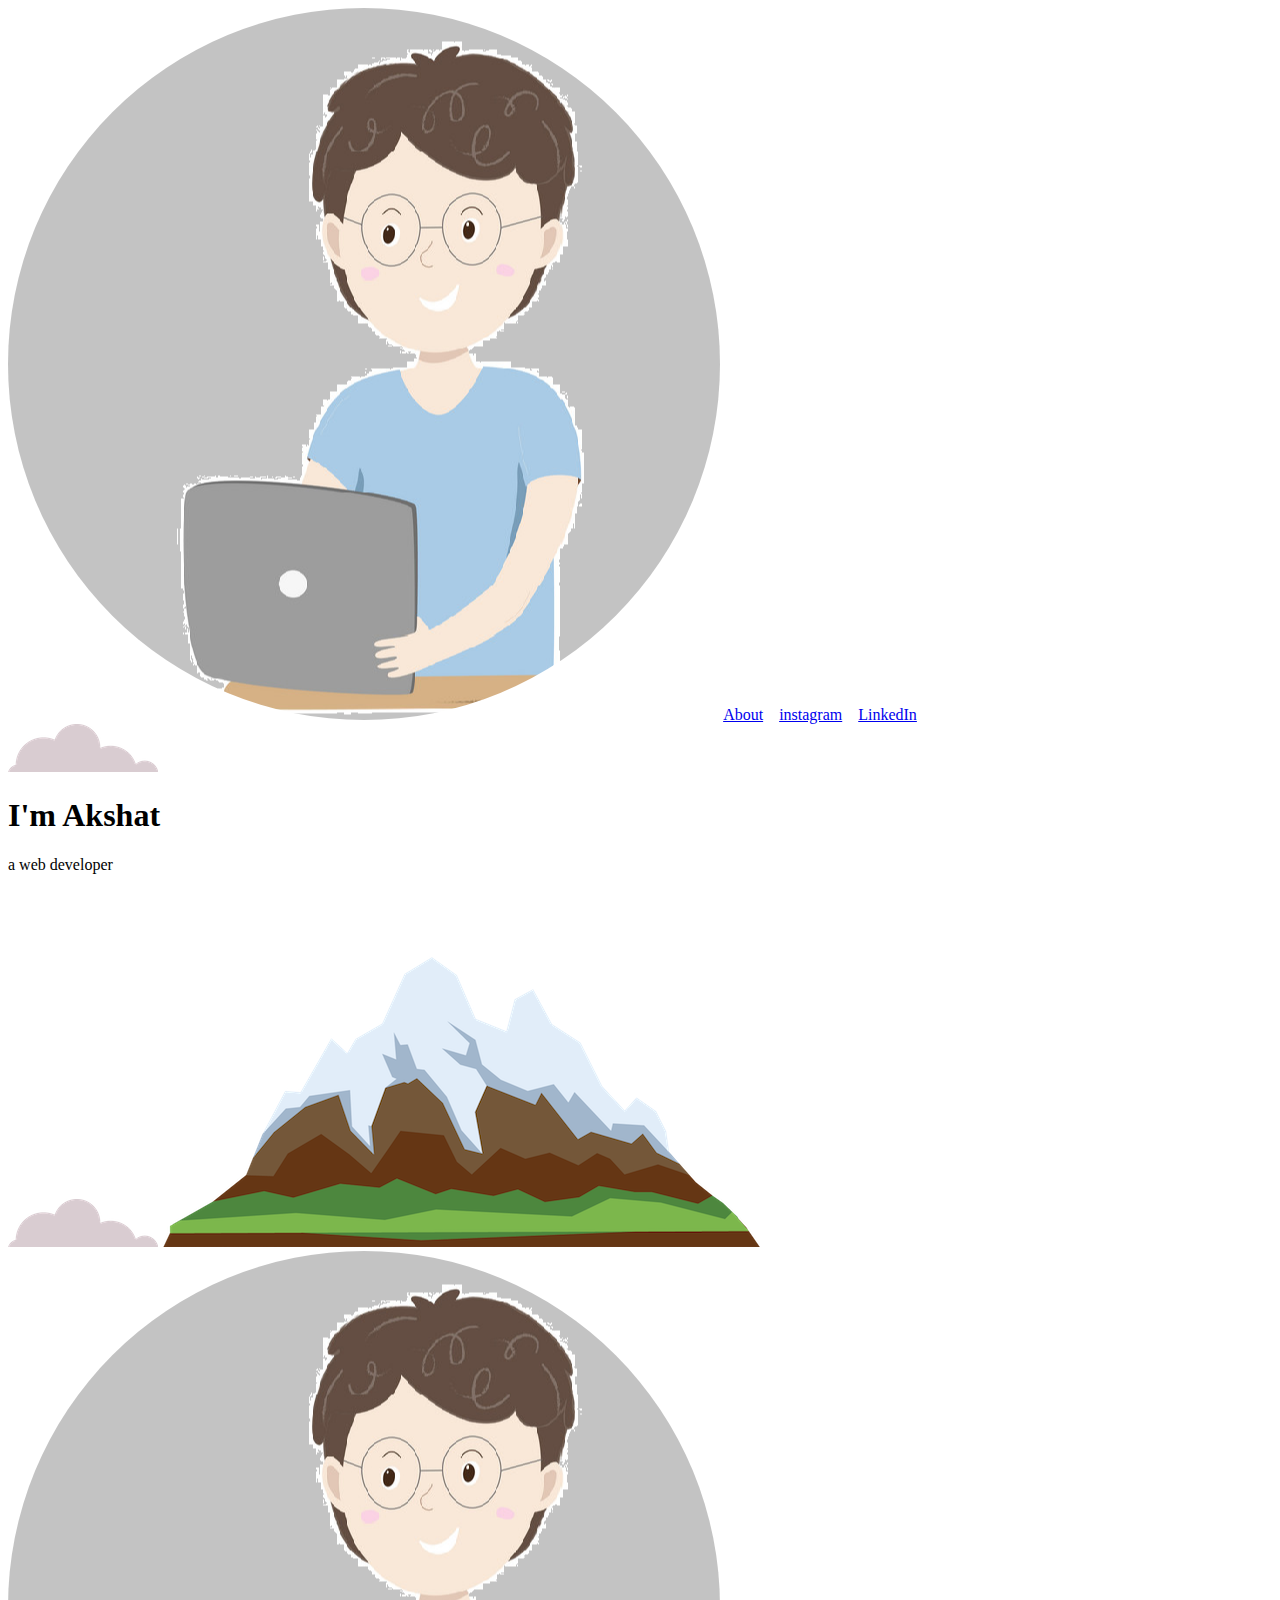
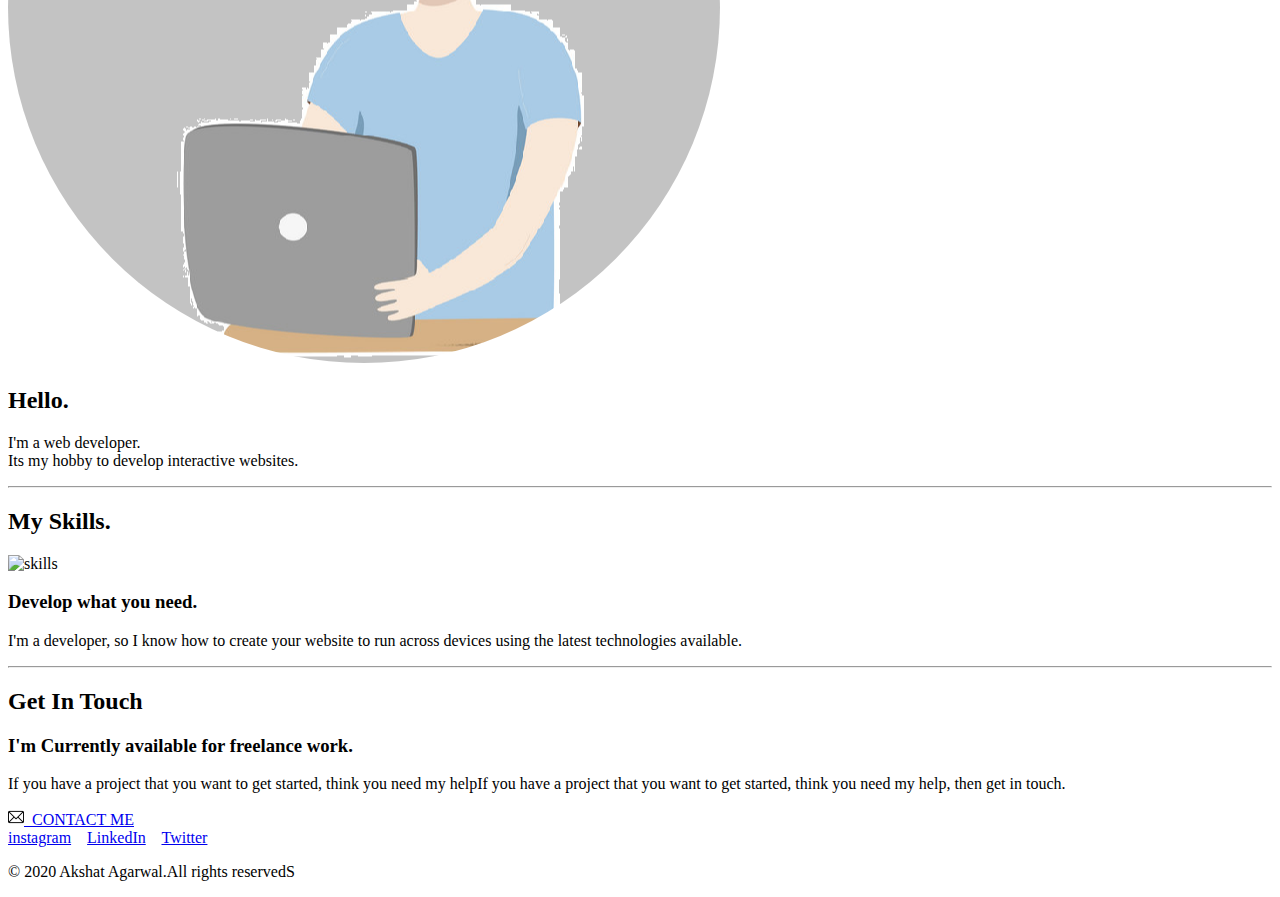
==== index.html @ 237e20f8 "Update index.html" ====
<!DOCTYPE html>
<html lang="en" dir="ltr">

<head>
  <meta charset="utf-8">
  <title>Akshat Agarwal-a web developer-About</title>
  <link rel="stylesheet" type="text/css" href="css/styles.css">
  <link href="https://fonts.googleapis.com/css2?family=Merriweather&family=Montserrat&family=Sacramento&display=swap" rel="stylesheet">
  <link rel="icon" href="images\circle.png">
</head>

<body>
  <header>
    <div class="botton-container">
      <img src="images/circle.png" alt="image" class="circle footer-link">
      <a type="button " href="new index.html" class="footer-link1">About</a>&nbsp&nbsp&nbsp
      <a class="footer-link" href="https://www.instagram.com/akshat141220">instagram</a>&nbsp&nbsp&nbsp
      <a type="button" class="footer-link" href="https://www.linkedin.com/">LinkedIn</a>&nbsp&nbsp&nbsp
    </div>
  </header>
  <div class="top-container">
    <img src="images/cloud.png" alt="cloud" class="cloud1">
    <div class="middle-para">
      <h1>I'm Akshat</h1>
      <p class="web-developer">a web developer</p>
    </div>
    <img src="images/cloud.png" alt="cloud" class="cloud2">
    <img src="images/mountain.png" alt="mountain" class="mountain">
  </div>
  <div class="middle-container">
    <div class="profile">
      <img src="images/circle.png" alt="image" class="hello-image">
      <h2 class="hi">Hello.</h2>
      <p>I'm a web developer.<br>
        Its my hobby to develop interactive websites.
      </p>
    </div>
    <hr>
    <div class="skills">
      <h2>My Skills.</h2>
      <div class="skill-row">
        <img class="gif" src="https://media.giphy.com/media/L8K62iTDkzGX6/giphy.gif" alt="skills">
        <h3>Develop what you need.</h3>
        <p>I'm a developer, so I know how to create your website to run across devices using the latest technologies available.</p>
      </div>
    </div>
    <hr>
    <div class="contact-me">
      <h2 class="hi">Get In Touch</h2>
      <h3 class="available">I'm Currently available for freelance work.</h3>
      <p class="contact">If you have a project that you want to get started, think you need my helpIf you have a project that you want to get started,
        think you need my help, then get in touch.</p>
      <a class="btn" href="contact.html"><img src="images/email.png" alt=""> &nbspCONTACT ME</a>
    </div>
  </div>
  <div class="bottom">
    <a class="footer-link" href="https://www.instagram.com/akshat141220">instagram</a>&nbsp&nbsp&nbsp
    <a type="button" class="footer-link" href="https://www.linkedin.com/">LinkedIn</a>&nbsp&nbsp&nbsp
    <a class="footer-link" href="https://twitter.com/">Twitter</a>
    <p class="bottom-para">© 2020 <span class="bottom-para">Akshat Agarwal</span>.All rights reservedS</p>
  </div>


</body>

</html>
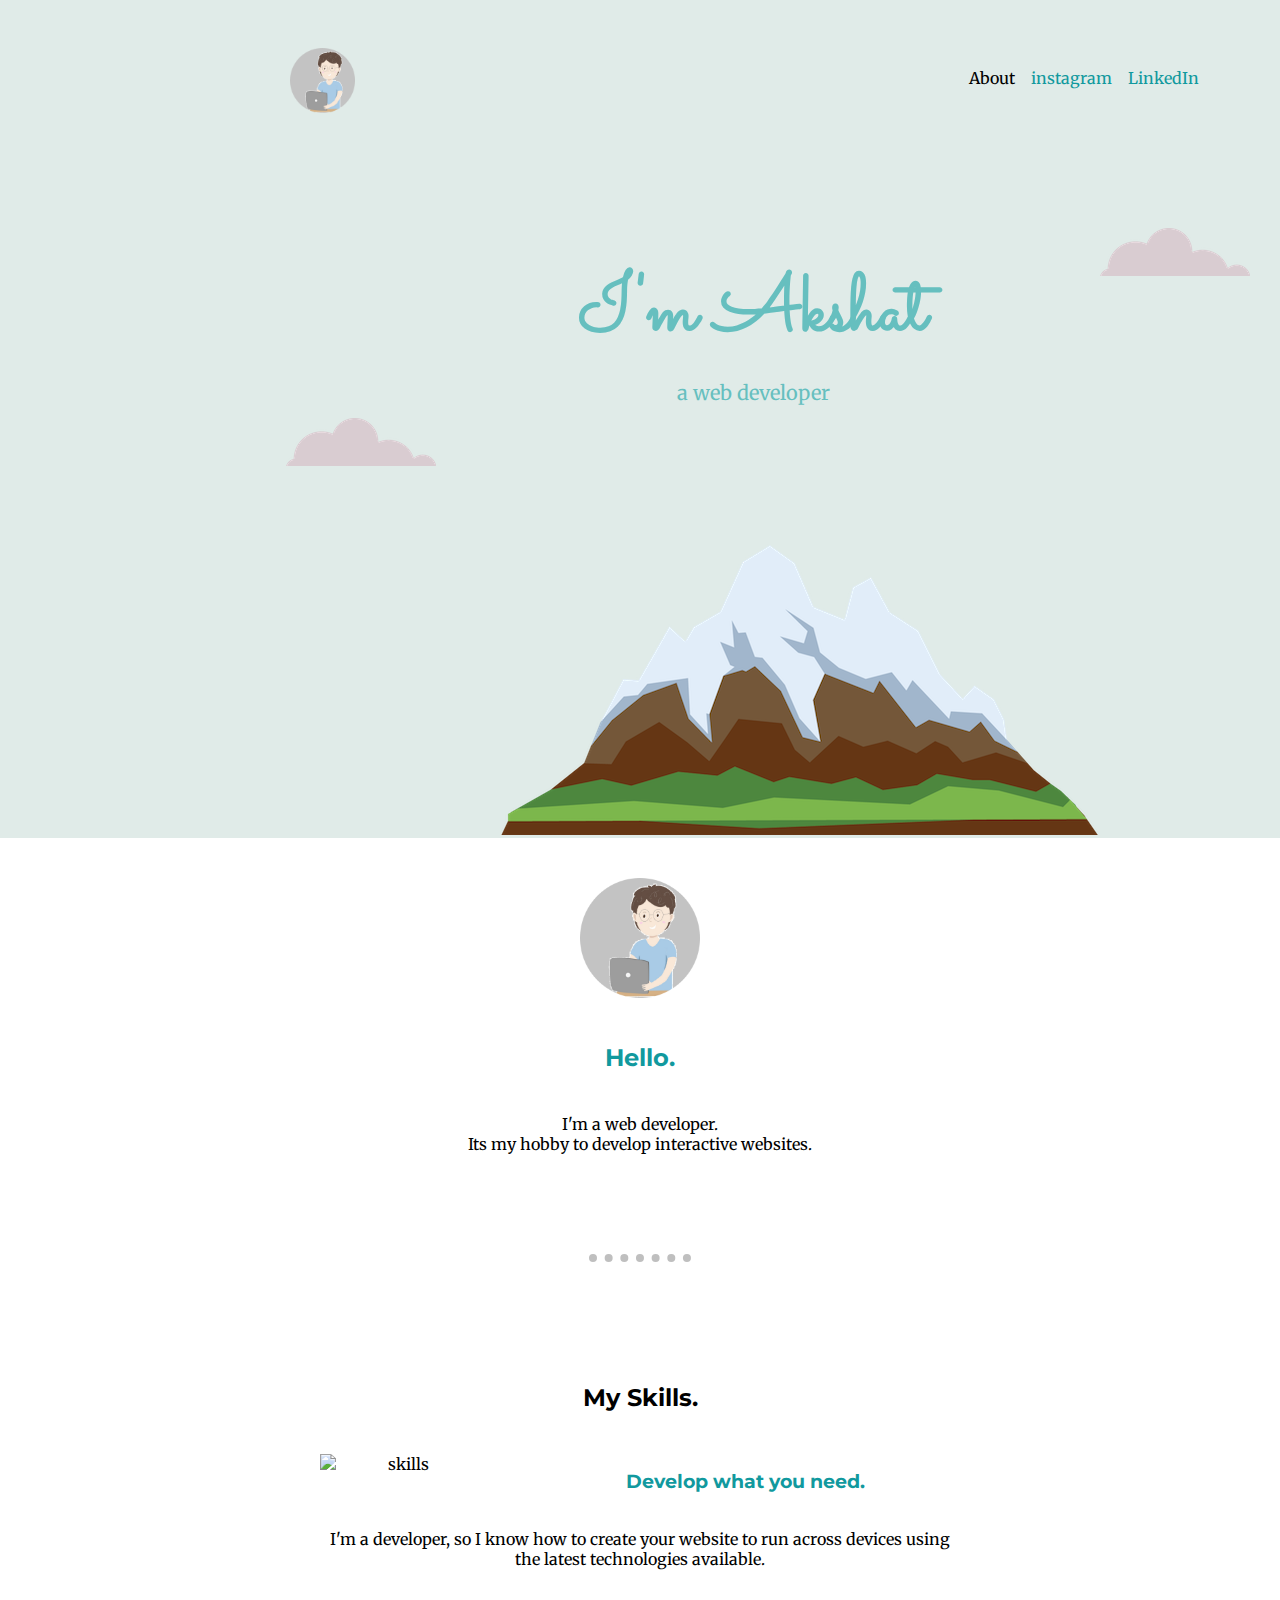
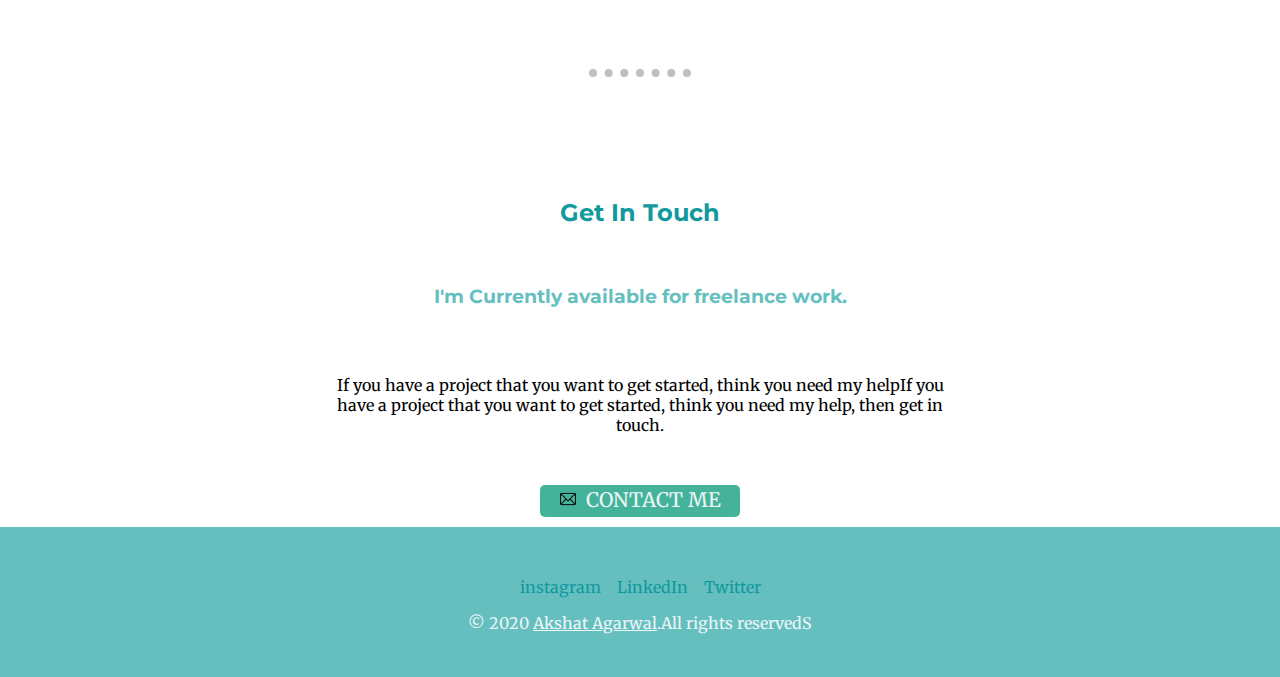
==== commit a6d8629a: "Update index.html" ====
--- a/index.html
+++ b/index.html
@@ -4,7 +4,176 @@
 <head>
   <meta charset="utf-8">
   <title>Akshat Agarwal-a web developer-About</title>
-  <link rel="stylesheet" type="text/css" href="css/styles.css">
+ <!-- <link rel="stylesheet" type="text/css" href="css/styles.css">-->
+  <style>
+    body {
+  margin: 0;
+  text-align: center;
+  font-family: 'Merriweather', serif;
+  font-size: 1em;
+}
+
+.top-container {
+  background-color: #e0ebe8;
+  height: 700px;
+  position: relative;
+  margin-top: 0;
+}
+
+.cloud2 {
+  position: absolute;
+  top: 280px;
+  left: 286px;
+}
+
+.cloud1 {
+  position: absolute;
+  left: 1100px;
+  top: 90px;
+}
+
+.middle-para {
+  position: absolute;
+  top: 110px;
+  left: 580px;
+  font-size: 2.5em;
+  color: #66BFBF;
+}
+
+.mountain {
+  position: absolute;
+  top: 340px;
+  left: 500px;
+}
+
+h1 {
+  font-family: 'Sacramento', cursive;
+  margin-bottom: 2px;
+  margin-top: 7px;
+}
+
+h2 {
+  font-family: 'Montserrat', sans-serif;
+  line-height: 3;
+}
+
+h3 {
+  font-family: 'Montserrat', sans-serif;
+  color: #11999E;
+  line-height: 3;
+}
+
+.web-developer {
+  font-size: 20px;
+  margin-top: 0;
+  font-weight: normal;
+  line-height: 2;
+}
+
+.hello-image {
+  height: 120px;
+  width: 120px;
+  margin-top: 40px;
+}
+
+.hi {
+  color: #11999E;
+}
+
+hr {
+  border-style: none;
+  border-top-style: dotted;
+  border-color: grey;
+  border-width: 8px;
+  width: 8%;
+  opacity: 0.5;
+  margin: 100px auto;
+}
+
+.available {
+  color: #66BFBF;
+}
+
+a {
+  color: #11999E;
+}
+
+.skill-row {
+  width: 50%;
+  margin: 10px auto;
+}
+
+.contact {
+  width: 50%;
+  margin: 50px auto;
+}
+
+.botton-container {
+  background-color: #e0ebe8;
+  padding-left: 900px;
+  padding-top: 40px;
+  height: 70px;
+  position: relative;
+}
+
+.footer-link:hover {
+  color: black;
+}
+
+a {
+  text-decoration: none;
+}
+
+.footer-link1 {
+  color: black;
+}
+
+.btn {
+  color: #eaf6f6;
+  background-color: #45b29a;
+  width: 200px;
+  display: block;
+  margin: 10px auto;
+  border-style: none;
+  border-radius: 5px;
+  height: 30px;
+  font-size: 20px;
+  padding-top: 2px;
+}
+
+.circle {
+  height: 65px;
+  width: 65px;
+  position: absolute;
+  left: 290px;
+  top: 20px;
+}
+
+span {
+  text-decoration: underline;
+}
+
+.bottom {
+  background-color: #66bfbf;
+  height: 100px;
+  width: auto;
+  padding-top: 50px;
+}
+
+header {
+  padding-top: 28px;
+  background-color: #e0ebe8;
+}
+.gif{
+  float: left;
+width: 25%;
+margin-right: 50px;
+}
+
+.bottom-para{
+  color: #eaf6f6;
+}
+</style>
   <link href="https://fonts.googleapis.com/css2?family=Merriweather&family=Montserrat&family=Sacramento&display=swap" rel="stylesheet">
   <link rel="icon" href="images\circle.png">
 </head>
